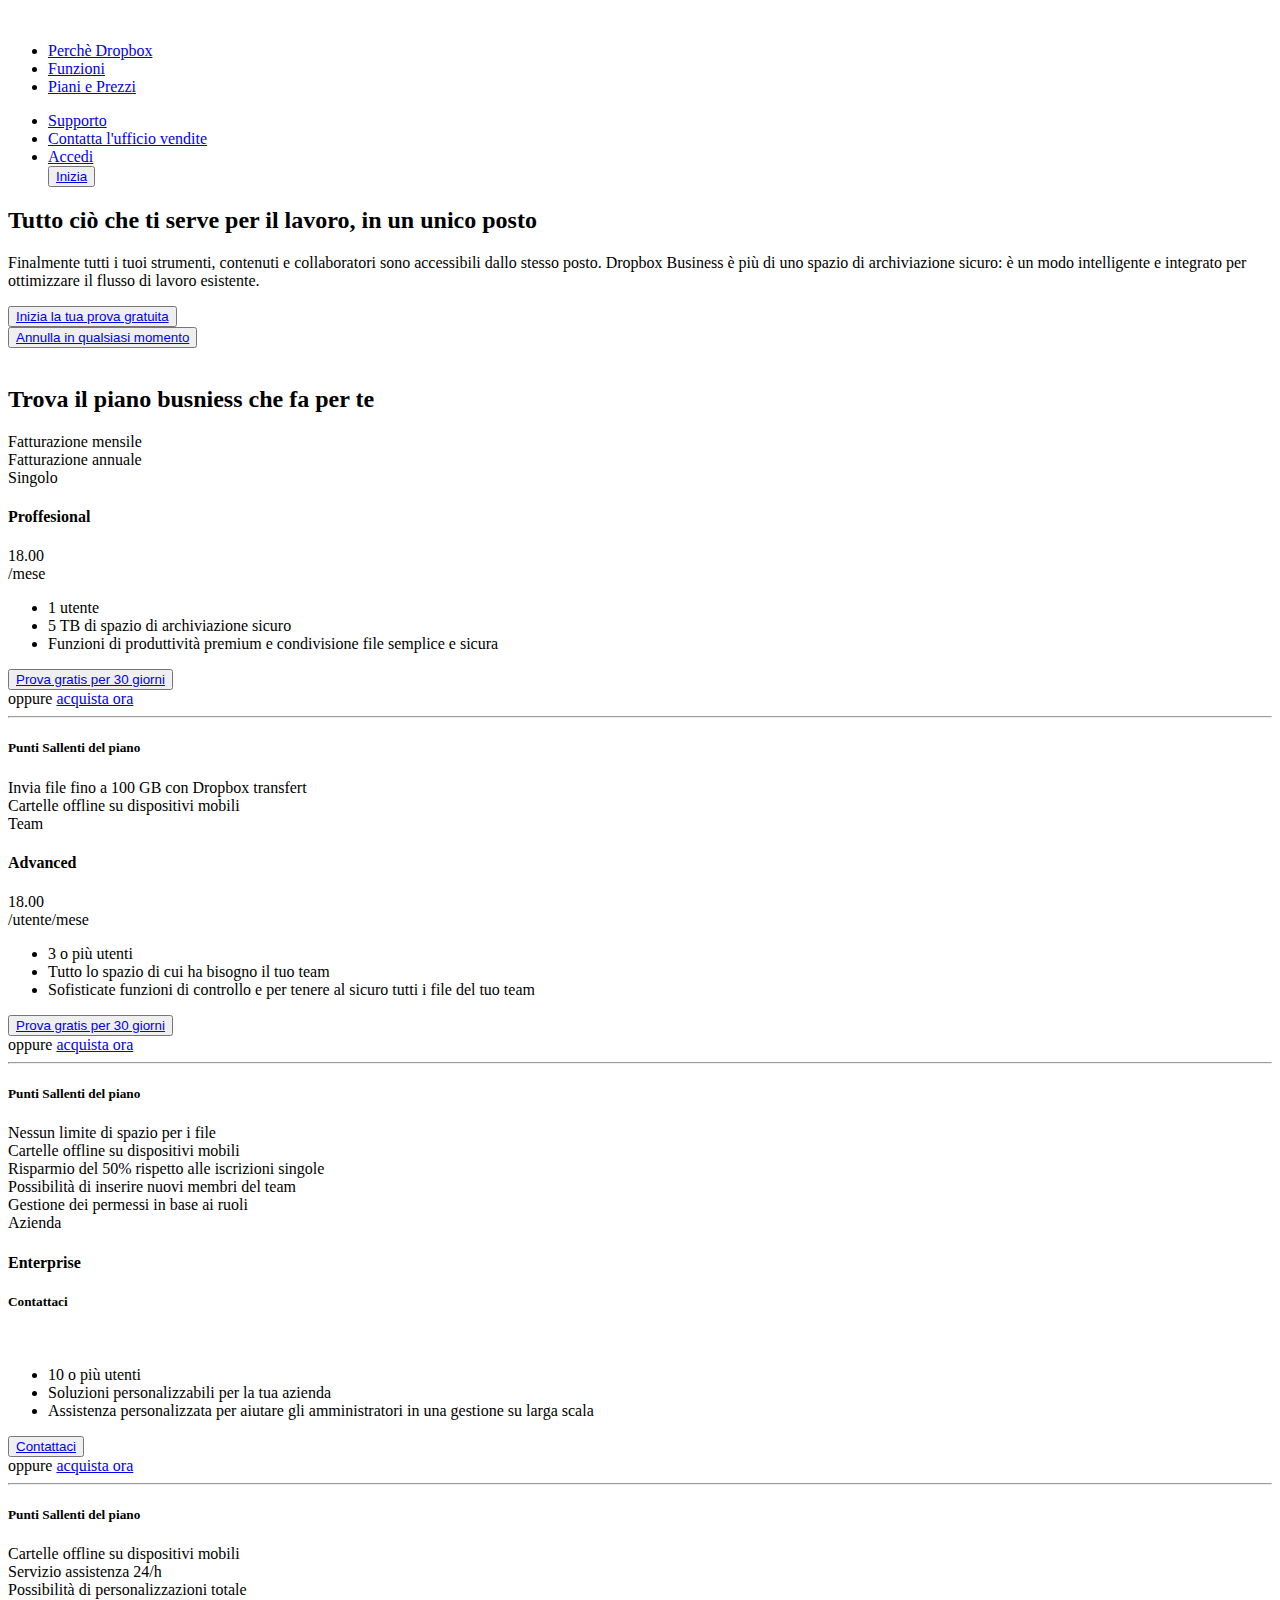
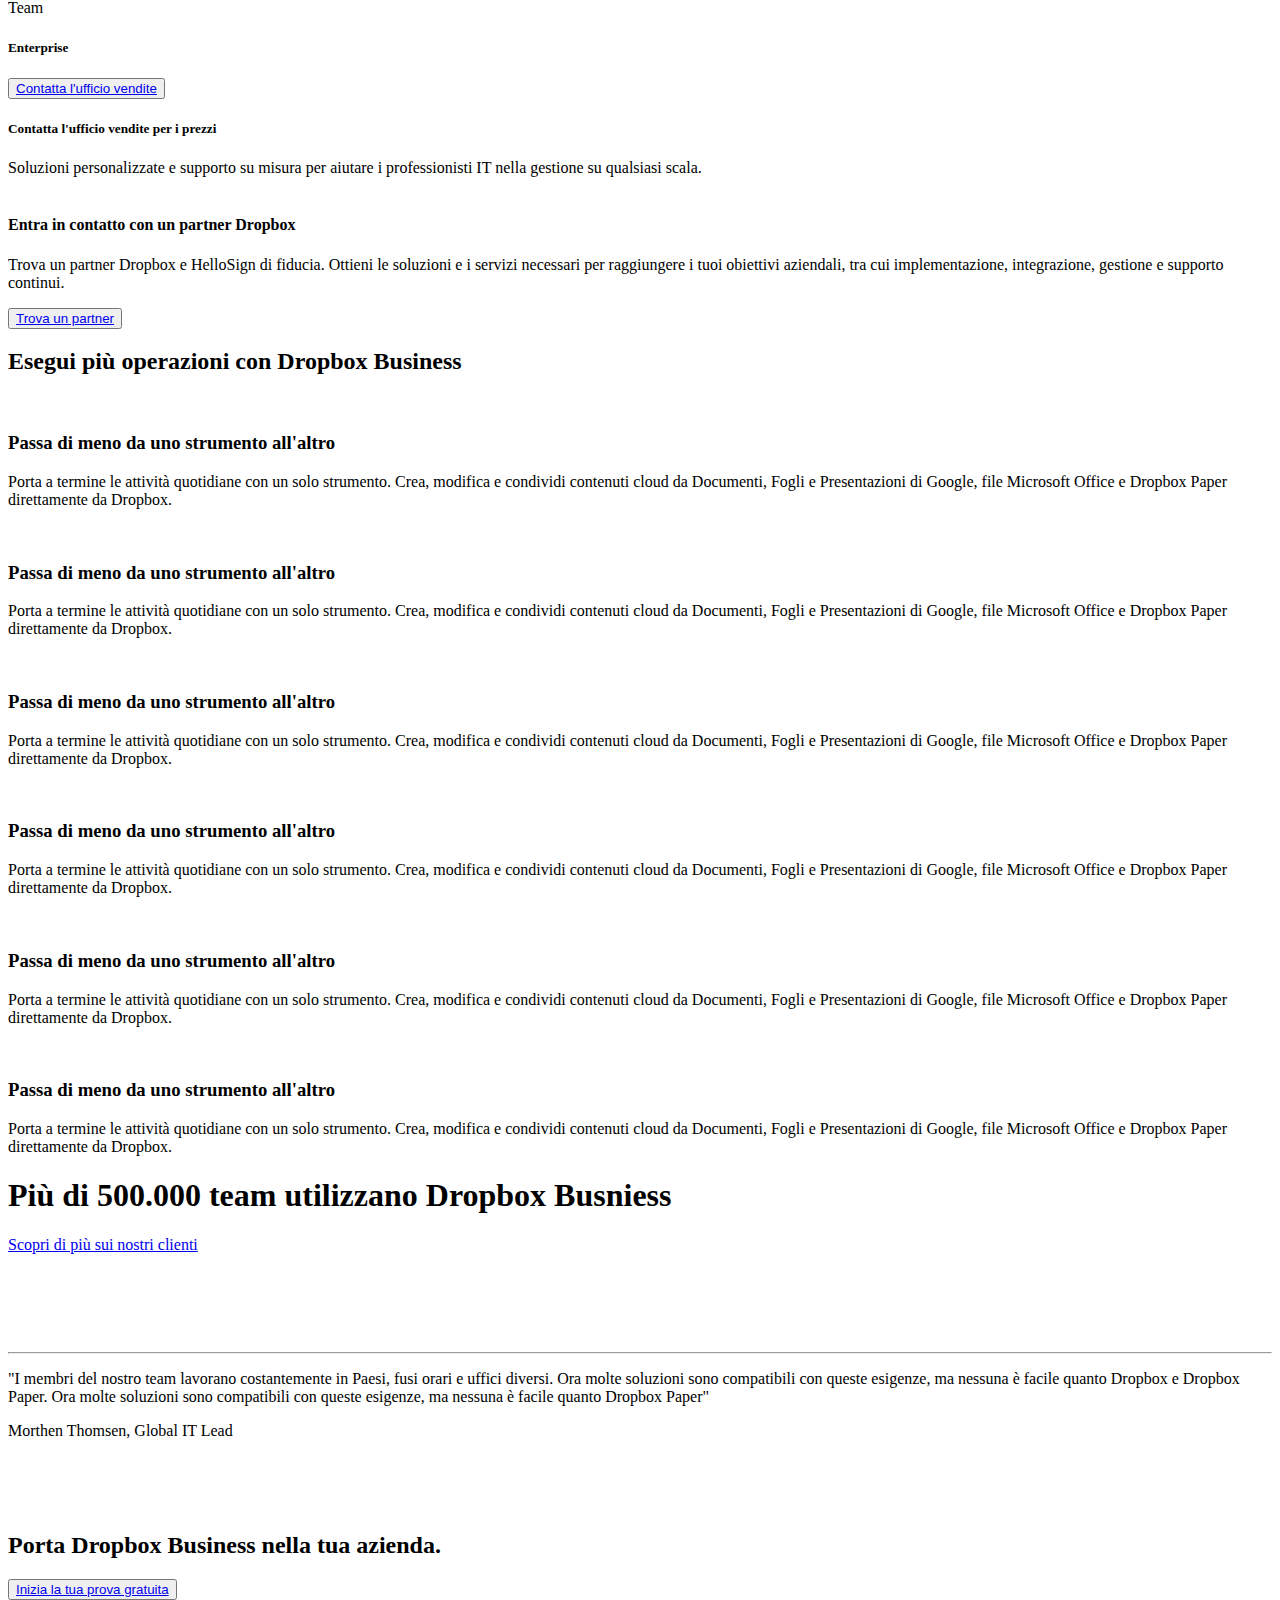
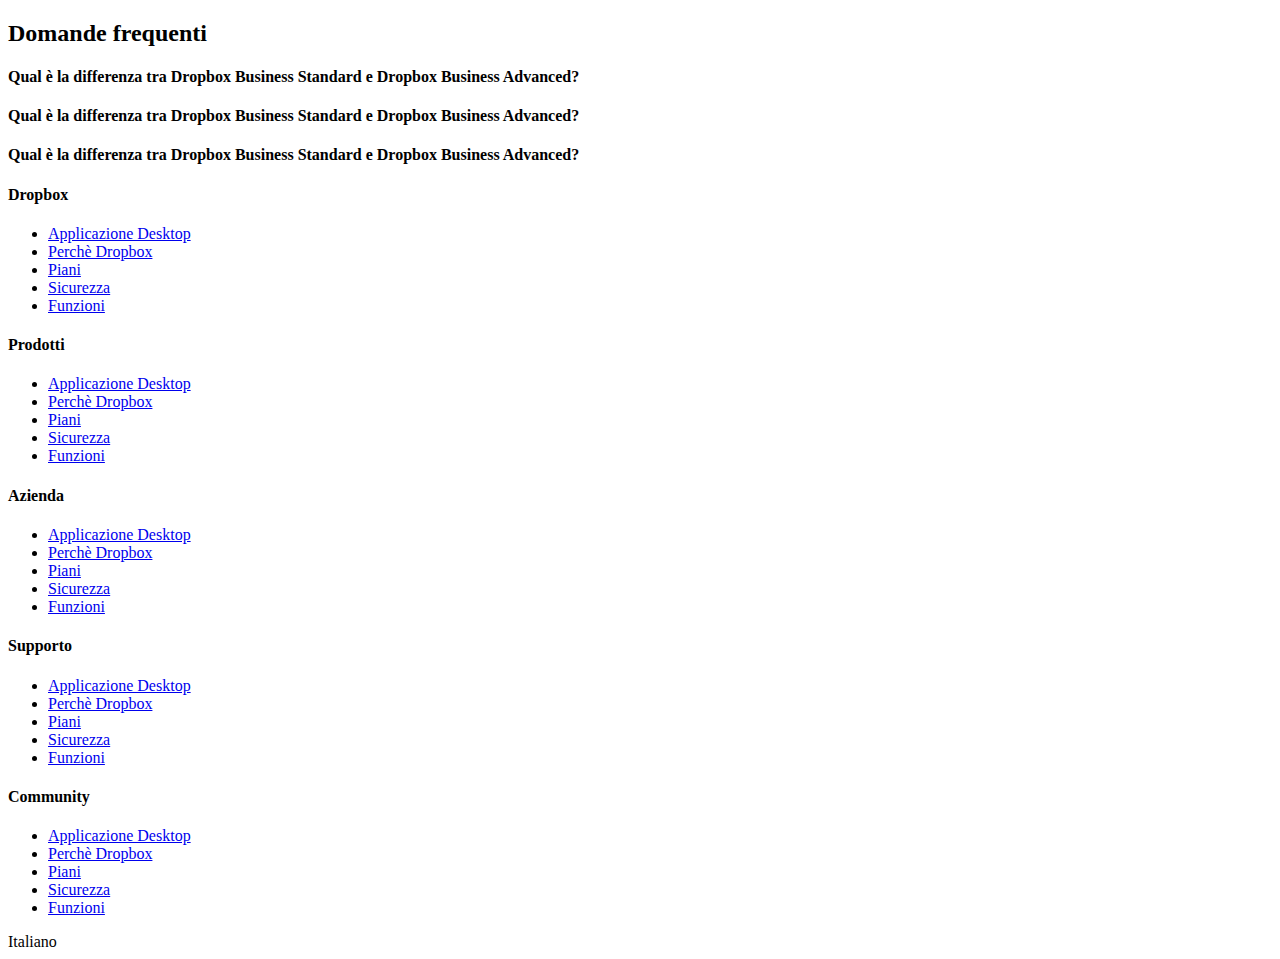
==== bonus/index.html @ a6f1c989 "add bonus" ====
<!DOCTYPE html>
<html lang="en">

<head>
    <meta charset="UTF-8">
    <meta name="viewport" content="width=device-width, initial-scale=1.0">
    <title>DropBox
    </title>
    <link rel="stylesheet" href="./assets/style.css">
    <link rel="preconnect" href="https://fonts.googleapis.com">
    <link rel="preconnect" href="https://fonts.gstatic.com" crossorigin>
    <link href="https://fonts.googleapis.com/css2?family=Open+Sans:ital,wght@0,300..800;1,300..800&display=swap"
        rel="stylesheet">

    <link rel="stylesheet" href="https://cdnjs.cloudflare.com/ajax/libs/font-awesome/6.5.1/css/all.min.css"
        integrity="sha512-DTOQO9RWCH3ppGqcWaEA1BIZOC6xxalwEsw9c2QQeAIftl+Vegovlnee1c9QX4TctnWMn13TZye+giMm8e2LwA=="
        crossorigin="anonymous" referrerpolicy="no-referrer" />
</head>

<body>
    <!-- start header -->
    <header>
        <!-- division into 2 containers -->

        <!-- container left header -->
        <div class="left">
            <img class="logo" src="./assets/img/logo-small.png" alt="">


            <ul class="custom_list_header">
                <li> <a href="#" target="_blank" class="link">Perchè Dropbox</a> </li>
                <li> <a href="#" target="_blank" class="link"> Funzioni</a></li>
                <li> <a href="#" target="_blank" class="link">Piani e Prezzi</a></li>
            </ul>
        </div>
        <!-- end of left container header -->


        <!-- container right header -->


        <div class=" right">
            <ul class="custom_list_header">
                <li> <a href="#" target="_blank" class="link"> Supporto </a></li>
                <li> <a href="#" target="_blank" class="link">Contatta l'ufficio vendite</a> </li>
                <li> <a href="#" target="_blank" class="link">Accedi</a></li>
                <button class="custom_button_header"> <a href="#">Inizia</a></button>
            </ul>


        </div>
        <!-- end of right container header -->
    </header>
    <!-- end of header -->

    <!-- start main -->
    <main>


        <section class="jumbo">
            <div class="container_jumbo">
                <div class="contents_jumbo">
                    <h2>Tutto ciò che ti serve per il lavoro, in un unico posto</h2>

                    <div class="flex_jumbo">
                        <!-- first column -->
                        <div class="col-small">
                            <p>Finalmente tutti i tuoi strumenti, contenuti e collaboratori sono accessibili dallo
                                stesso posto. Dropbox Business è più di uno spazio di archiviazione sicuro: è un modo
                                intelligente e integrato per ottimizzare il flusso di lavoro esistente.
                            </p>

                            <button class="custom_button1_jumbo"><a href="#">Inizia la tua prova gratuita</a></button>
                            <div>
                                <button class="custom_button2_jumbo"> <a href="#">Annulla in qualsiasi
                                        momento</a></button>
                            </div>

                            <div class="design_arrow">
                                <i class="fa-solid fa-arrow-down fa-2xl"></i>
                            </div>

                        </div>
                        <!-- second column  -->
                        <div class="col-big">
                            <img src="./assets/img/jumbo.png" alt="">
                        </div>


                    </div>
                </div>
            </div>
        </section>
        <!-- end first section of main /jumbo  -->

        <!-- second section of main  -->
        <section class="busniess">
            <div class="container-base container_busniess">

                <h2>Trova il piano busniess che fa per te</h2>

                <!--  <form class="custom-radio">
                    <input type="radio" id="" name="fatturazione mensile" value="fatturazione mensile">
                      <label for="fatturazione mensile">Fatturazione mensile</label>

                    <input type="radio" id="" name="fatturazione annuale" value="fatturazione annuale">
                      <label for="fatturazione annuale">Fatturazione annuale</label>

                </form>  -->

                <div class="contenitore_circle">

                    <div class="circle_blue">
                        <i class="fa-regular fa-circle"></i>
                        Fatturazione mensile
                    </div>
                    <div>
                        <i class="fa-regular fa-circle"></i>
                        Fatturazione annuale
                    </div>
                </div>
                <div class="row">

                    <div class="col-4">
                        <div class="title_card">
                            <i class="fa-solid fa-user"></i>
                            <span>Singolo</span>
                        </div>
                        <h4>Proffesional</h4>
                        <span><i class="fa-solid fa-euro-sign"></i> 18.00 </span>
                        <div>/mese</div>
                        <ul class="fa-ul">
                            <li><span class="fa-li"><i class="fa-solid fa-user "></i></span>1 utente</li>
                            <li><span class="fa-li"><i class="fa-solid fa-briefcase "></i></span> 5 TB di spazio di
                                archiviazione sicuro</li>
                            <li><span class="fa-li"><i class="fa-solid fa-share-nodes"></i></span> Funzioni di
                                produttività premium
                                e condivisione file semplice e sicura</li>
                        </ul>

                        <button class="custom_button_main"><a href="#">Prova gratis per 30 giorni</a></button>


                        <div class="link_cards">
                            oppure <a href="#">acquista ora</a>
                        </div>
                        <hr>
                        <div class="footer_card">
                            <h5>Punti Sallenti del piano</h5>
                            <div> <i class="fa-solid fa-check"></i>Invia file fino a 100 GB con Dropbox transfert</div>
                            <div> <i class="fa-solid fa-check"></i>Cartelle offline su dispositivi mobili</div>


                        </div>

                    </div>

                    <div class="col-4">
                        <div class="title_card">
                            <i class="fa-solid fa-users"></i>
                            <span>Team</span>
                        </div>
                        <h4>Advanced</h4>
                        <span><i class="fa-solid fa-euro-sign"></i> 18.00 </span>
                        <div>/utente/mese</div>
                        <ul class="fa-ul">
                            <li><span class="fa-li"><i class="fa-solid fa-user "></i></span>3 o più utenti</li>
                            <li><span class="fa-li"><i class="fa-solid fa-briefcase "></i></span> Tutto lo spazio di cui
                                ha bisogno il tuo team</li>
                            <li><span class="fa-li"><i class="fa-solid fa-share-nodes"></i></span> Sofisticate funzioni
                                di controllo e per tenere al sicuro tutti i file del tuo team
                            </li>
                        </ul>

                        <button class="custom_button_main"> <a href="#">Prova gratis per 30 giorni</a></button>


                        <div class="link_cards">
                            oppure <a href="#">acquista ora</a>
                        </div>
                        <hr>
                        <div class="footer_card">
                            <h5>Punti Sallenti del piano</h5>
                            <div> <i class="fa-solid fa-check"></i>Nessun limite di spazio per i file</div>

                            <div> <i class="fa-solid fa-check"></i> Cartelle offline su dispositivi mobili</div>
                            <div> <i class="fa-solid fa-check"></i> Risparmio del 50% rispetto alle iscrizioni singole
                            </div>
                            <div> <i class="fa-solid fa-check"></i> Possibilità di inserire nuovi membri del team</div>
                            <div> <i class="fa-solid fa-check"></i> Gestione dei permessi in base ai ruoli</div>

                        </div>

                    </div>


                    <div class="col-4">
                        <div class="title_card">
                            <i class="fa-regular fa-building"></i>
                            <span>Azienda</span>
                        </div>
                        <h4>Enterprise</h4>

                        <h5>Contattaci</h5>
                        <br>
                        <ul class="fa-ul">
                            <li><span class="fa-li"><i class="fa-solid fa-user "></i></span>10 o più utenti</li>
                            <li><span class="fa-li"><i class="fa-solid fa-briefcase "></i></span> Soluzioni
                                personalizzabili per la tua azienda</li>
                            <li><span class="fa-li"><i class="fa-solid fa-share-nodes"></i></span> Assistenza
                                personalizzata per aiutare gli amministratori in una gestione su larga scala
                        </ul>


                        <button class="custom_button_main"><a href="#">Contattaci</a> </button>

                        <div class="link_cards">
                            oppure <a href="#">acquista ora</a>
                        </div>
                        <hr>
                        <div class="footer_card">
                            <h5>Punti Sallenti del piano</h5>

                            <div> <i class="fa-solid fa-check"></i>Cartelle offline su dispositivi mobili</div>
                            <div> <i class="fa-solid fa-check"></i>Servizio assistenza 24/h</div>
                            <div> <i class="fa-solid fa-check"></i>Possibilità di personalizzazioni totale</div>
                        </div>
                    </div>
                    <!-- start col-12 -->
                    <div class="col-12">
                        <div class="team_header"><i class="fa-solid fa-building"></i> Team</div>



                        <div class="title_team">
                            <h5>Enterprise</h5>


                            <button class="custom_team_button">
                                <a href="#">Contatta l'ufficio vendite</a> </button>
                        </div>

                        <h5>
                            Contatta l'ufficio vendite per i prezzi
                        </h5>
                        <div class="text_team">

                            Soluzioni personalizzate e supporto su misura per aiutare i professionisti IT nella gestione
                            su
                            qualsiasi scala.

                        </div>
                    </div>
                </div>
            </div>

            </div>
            </div>
        </section>


        <!-- end of section cards -->

        <!-- start container partener -->
        <section class="parterner">
            <div class="container-base container_partener">
                <!-- container img -->
                <div class="img_partener">
                    <img src="./assets/img/partner.png" alt="">
                </div>
                <!-- end container img -->

                <!-- containe text -->
                <div class="partener_text">
                    <h4>
                        Entra in contatto con un partner Dropbox
                    </h4>
                    <p>Trova un partner Dropbox e HelloSign di fiducia. Ottieni le soluzioni e i servizi necessari per
                        raggiungere i tuoi obiettivi aziendali, tra cui implementazione, integrazione, gestione e
                        supporto
                        continui.</p>
                    <button> <a href="#">Trova un partner</a></button>
                </div>
                <!-- end of container text -->
            </div>
            <!-- end container partener -->
        </section>


        <!-- section busniess operations -->
        <section class="busniess_operations">
            <div class="container-base operations">

                <h2>Esegui più operazioni con Dropbox Business</h2>
                <div class="row_operations">
                    <div class="col-4_operations">
                        <img src="./assets/img/business-feature-switching-tools.png" alt="">
                        <h3>Passa di meno da uno strumento all'altro</h3>
                        <p>Porta a termine le attività quotidiane con un solo strumento. Crea, modifica e condividi
                            contenuti cloud da Documenti, Fogli e Presentazioni di Google, file Microsoft Office e
                            Dropbox Paper direttamente da Dropbox.</p>
                    </div>
                    <div class="col-4_operations">
                        <img src="./assets/img/business-feature-send-files-it.png" alt="">
                        <h3>Passa di meno da uno strumento all'altro</h3>
                        <p>Porta a termine le attività quotidiane con un solo strumento. Crea, modifica e condividi
                            contenuti cloud da Documenti, Fogli e Presentazioni di Google, file Microsoft Office e
                            Dropbox Paper direttamente da Dropbox.</p>
                    </div>
                    <div class="col-4_operations">
                        <img src="./assets/img/business-feature-coordinate-it.png" alt="">
                        <h3>Passa di meno da uno strumento all'altro</h3>
                        <p>Porta a termine le attività quotidiane con un solo strumento. Crea, modifica e condividi
                            contenuti cloud da Documenti, Fogli e Presentazioni di Google, file Microsoft Office e
                            Dropbox Paper direttamente da Dropbox.</p>
                    </div>
                </div>
                <div class="row_operations">
                    <div class="col-4_operations">
                        <img src="./assets/img/business-feature-integrations-it.png" alt="">
                        <h3>Passa di meno da uno strumento all'altro</h3>
                        <p>Porta a termine le attività quotidiane con un solo strumento. Crea, modifica e condividi
                            contenuti cloud da Documenti, Fogli e Presentazioni di Google, file Microsoft Office e
                            Dropbox Paper direttamente da Dropbox.</p>
                    </div>
                    <div class="col-4_operations">
                        <img src="./assets/img/business-feature-multi-device.png" alt="">
                        <h3>Passa di meno da uno strumento all'altro</h3>
                        <p>Porta a termine le attività quotidiane con un solo strumento. Crea, modifica e condividi
                            contenuti cloud da Documenti, Fogli e Presentazioni di Google, file Microsoft Office e
                            Dropbox Paper direttamente da Dropbox.</p>
                    </div>
                    <div class="col-4_operations">
                        <img src="./assets/img/business-feature-security.png" alt="">
                        <h3>Passa di meno da uno strumento all'altro</h3>
                        <p>Porta a termine le attività quotidiane con un solo strumento. Crea, modifica e condividi
                            contenuti cloud da Documenti, Fogli e Presentazioni di Google, file Microsoft Office e
                            Dropbox Paper direttamente da Dropbox.</p>
                    </div>
                </div>
            </div>

        </section>
        <!-- end of section operations -->

        <!-- add section with link client -->
        <section class="link_clients">
            <div class="container-base container_link_clients">
                <h1>
                    Più di 500.000 team utilizzano Dropbox Busniess
                </h1>
                <a href="#"> Scopri di più sui nostri clienti</a>
            </div>
        </section>
        <!-- add logo members -->
        <div class=" logo_members">
            <!-- left logos -->
            <div class="square left_logos">

                <div class="design_logos photo3">
                    <img src="./assets/img/university_of_florida.svg" alt="">

                </div>

                <div class="design_logos photo1">
                    <img src="./assets/img/designit.svg" alt="">
                </div>

                <div class="design_logos photo4">
                    <img src="./assets/img/topps.svg" alt="">

                </div>
                <div class="design_logos photo2">
                    <img src="./assets/img/arizona_state_university.svg" alt="">
                </div>

            </div>
            <!-- end of left logos -->

            <!-- start center logo -->
            <div class="center_logos">

                <img src="./assets/img/designit.svg" alt="">
                <hr>
                <p>
                    "I membri del nostro team lavorano costantemente in Paesi, fusi orari e uffici diversi. Ora molte
                    soluzioni sono compatibili con queste esigenze, ma nessuna è facile quanto Dropbox e Dropbox Paper.
                    Ora molte soluzioni sono compatibili con queste esigenze, ma nessuna è facile quanto Dropbox Paper"
                </p>
                <span>Morthen Thomsen, Global IT Lead</span>

            </div>
            <!-- end center logo -->


            <!-- start right logo  -->
            <div class="square right_logos">

                <div class="design_logos photo5">
                    <img src="./assets/img/lonely_planet.svg" alt="">

                </div>

                <div class="design_logos photo6">
                    <img src="./assets/img/world_bicycle_relief.svg" alt="">
                </div>
                <div class="design_logos photo7">
                    <img src="./assets/img/clear_channel.svg" alt="">

                </div>

                <div class="design_logos photo8">
                    <img src="./assets/img/hearst_corp.svg" alt="">


                </div>
            </div>
        </div>
        <!-- end of right logo -->
        </div>
        <!-- end of logo clients -->

        <!-- section of  free trial -->
        <section class="free_trial">
            <div class="container-base container_free_trial ">
                <div class="col_free_trial">
                    <h2>
                        Porta Dropbox Business
                        nella tua azienda.
                    </h2>
                </div>
                <div class="button_free_trial">
                    <button> <a href="#">Inizia la tua prova gratuita</a></button>
                </div>
            </div>
        </section>
        <!-- end of free trial section -->
        <!-- start faq questions -->
        <section class="faq">
            <div class="container-base">
                <div class="container_faq">
                    <h2>Domande frequenti</h2>
                    <!--  start question 1 -->
                    <div class="questions">
                        <h4>
                            Qual è la differenza tra Dropbox Business Standard e Dropbox Business Advanced?
                        </h4>
                        <i class="fa-solid fa-chevron-down"></i>
                    </div>
                    <!-- end question 1 -->


                    <!-- start question 2 -->
                    <div class="questions">
                        <h4>
                            Qual è la differenza tra Dropbox Business Standard e Dropbox Business Advanced?
                        </h4>
                        <i class="fa-solid fa-chevron-down"></i>
                    </div>
                    <!-- end question 2 -->
                    <!--start  question 3 -->
                    <div class="questions change_h4">
                        <h4>
                            Qual è la differenza tra Dropbox Business Standard e Dropbox Business Advanced?
                        </h4>
                        <i class="fa-solid fa-chevron-down"></i>
                    </div>
                    <!-- end question 3 -->
                </div>
            </div>
        </section>
        <!-- end of section faq -->
    </main>

    <!-- end main -->

    <!-- start footer -->
    <footer>

        <footer class="site_footer">
            <div class="container-base">
                <!-- footer top -->
                <div class="footer_top">
                    <!-- info1 -->
                    <div class="col_footer">
                        <h4>Dropbox</h4>
                        <ul>
                            <li>
                                <a href="#" target="_blank" class="link">
                                    Applicazione Desktop
                                </a>
                            </li>

                            <li>
                                <a href="#" target="_blank" class="link">
                                    Perchè Dropbox
                                </a>
                            </li>

                            <li>
                                <a href="#" target="_blank" class="link">
                                    Piani
                                </a>
                            </li>

                            <li>
                                <a href="#" target="_blank" class="link">
                                    Sicurezza
                                </a>
                            </li>

                            <li>
                                <a href="#" target="_blank" class="link">
                                    Funzioni
                                </a>
                            </li>
                        </ul>
                    </div>

                    <!-- info2 -->
                    <div class="col_footer">
                        <h4>Prodotti</h4>
                        <ul>
                            <li>
                                <a href="#" target="_blank" class="link">
                                    Applicazione Desktop
                                </a>
                            </li>

                            <li>
                                <a href="#" target="_blank" class="link">
                                    Perchè Dropbox
                                </a>
                            </li>

                            <li>
                                <a href="#" target="_blank" class="link">
                                    Piani
                                </a>
                            </li>

                            <li>
                                <a href="#" target="_blank" class="link">
                                    Sicurezza
                                </a>
                            </li>

                            <li>
                                <a href="#" target="_blank" class="link">
                                    Funzioni
                                </a>
                            </li>
                        </ul>
                    </div>

                    <!-- info3 -->
                    <div class="col_footer">
                        <h4>Azienda</h4>
                        <ul>
                            <li>
                                <a href="#" target="_blank" class="link">
                                    Applicazione Desktop
                                </a>
                            </li>

                            <li>
                                <a href="#" target="_blank" class="link">
                                    Perchè Dropbox
                                </a>
                            </li>

                            <li>
                                <a href="#" target="_blank" class="link">
                                    Piani
                                </a>
                            </li>

                            <li>
                                <a href="#" target="_blank" class="link">
                                    Sicurezza
                                </a>
                            </li>

                            <li>
                                <a href="#" target="_blank" class="link">
                                    Funzioni
                                </a>
                            </li>
                        </ul>
                    </div>

                    <!-- Info4 -->
                    <div class="col_footer">
                        <h4>Supporto</h4>
                        <ul>
                            <li>
                                <a href="#" target="_blank" class="link">
                                    Applicazione Desktop
                                </a>
                            </li>

                            <li>
                                <a href="#" target="_blank" class="link">
                                    Perchè Dropbox
                                </a>
                            </li>

                            <li>
                                <a href="#" target="_blank" class="link">
                                    Piani
                                </a>
                            </li>

                            <li>
                                <a href="#" target="_blank" class="link">
                                    Sicurezza
                                </a>
                            </li>

                            <li>
                                <a href="#" target="_blank" class="link">
                                    Funzioni
                                </a>
                            </li>
                        </ul>
                    </div>

                    <!-- Info5 -->
                    <div class="col_footer">
                        <h4>Community</h4>
                        <ul>
                            <li>
                                <a href="#" target="_blank" class="link">
                                    Applicazione Desktop
                                </a>
                            </li>

                            <li>
                                <a href="#" target="_blank" class="link">
                                    Perchè Dropbox
                                </a>
                            </li>

                            <li>
                                <a href="#" target="_blank" class="link">
                                    Piani
                                </a>
                            </li>

                            <li>
                                <a href="#" target="_blank" class="link">
                                    Sicurezza
                                </a>
                            </li>

                            <li>
                                <a href="#" target="_blank" class="link">
                                    Funzioni
                                </a>
                            </li>
                        </ul>
                    </div>

                </div>

                <div class="footer_bottom">
                    <div class="language ">
                        <i class="fa-solid fa-earth-americas"></i>
                        <span>Italiano</span>
                        <i class="fa-solid fa-caret-up"></i>
                    </div>
                </div>
            </div>
        </footer>


    </footer>
</body>

</html>
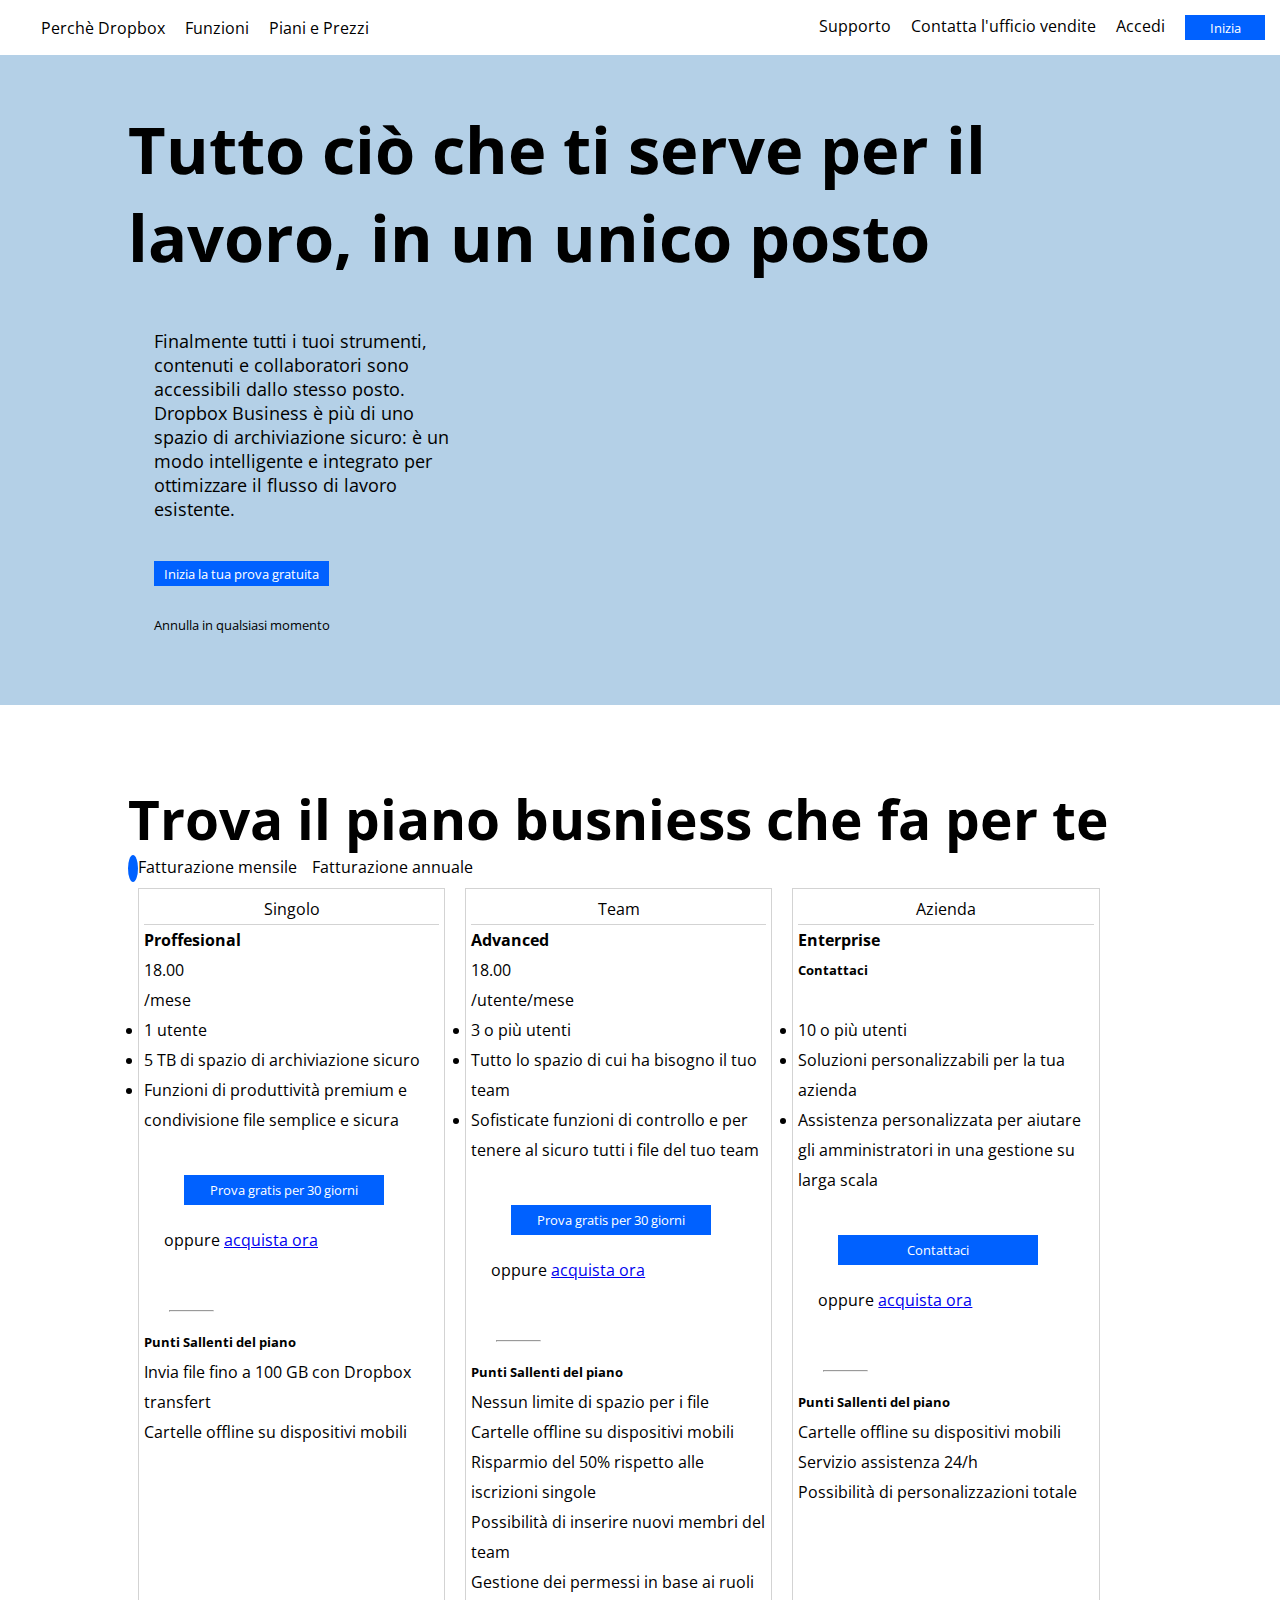
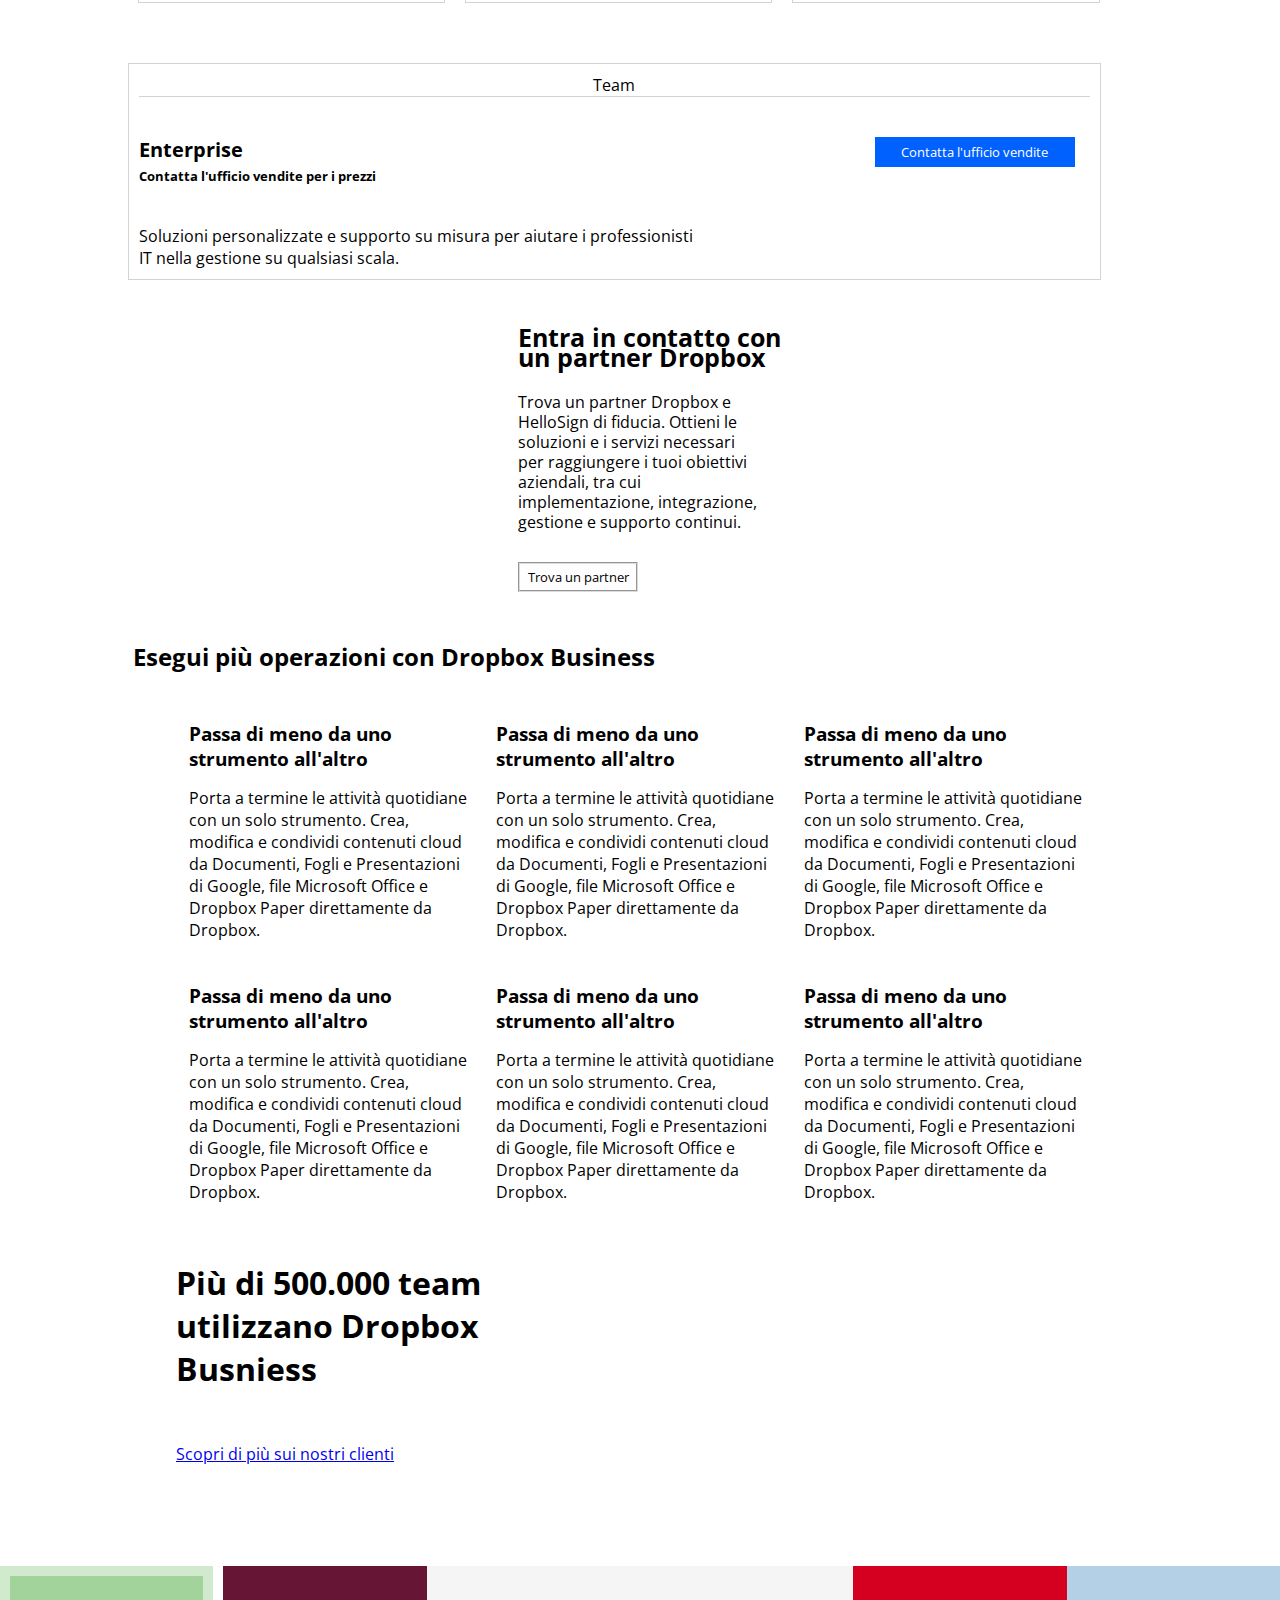
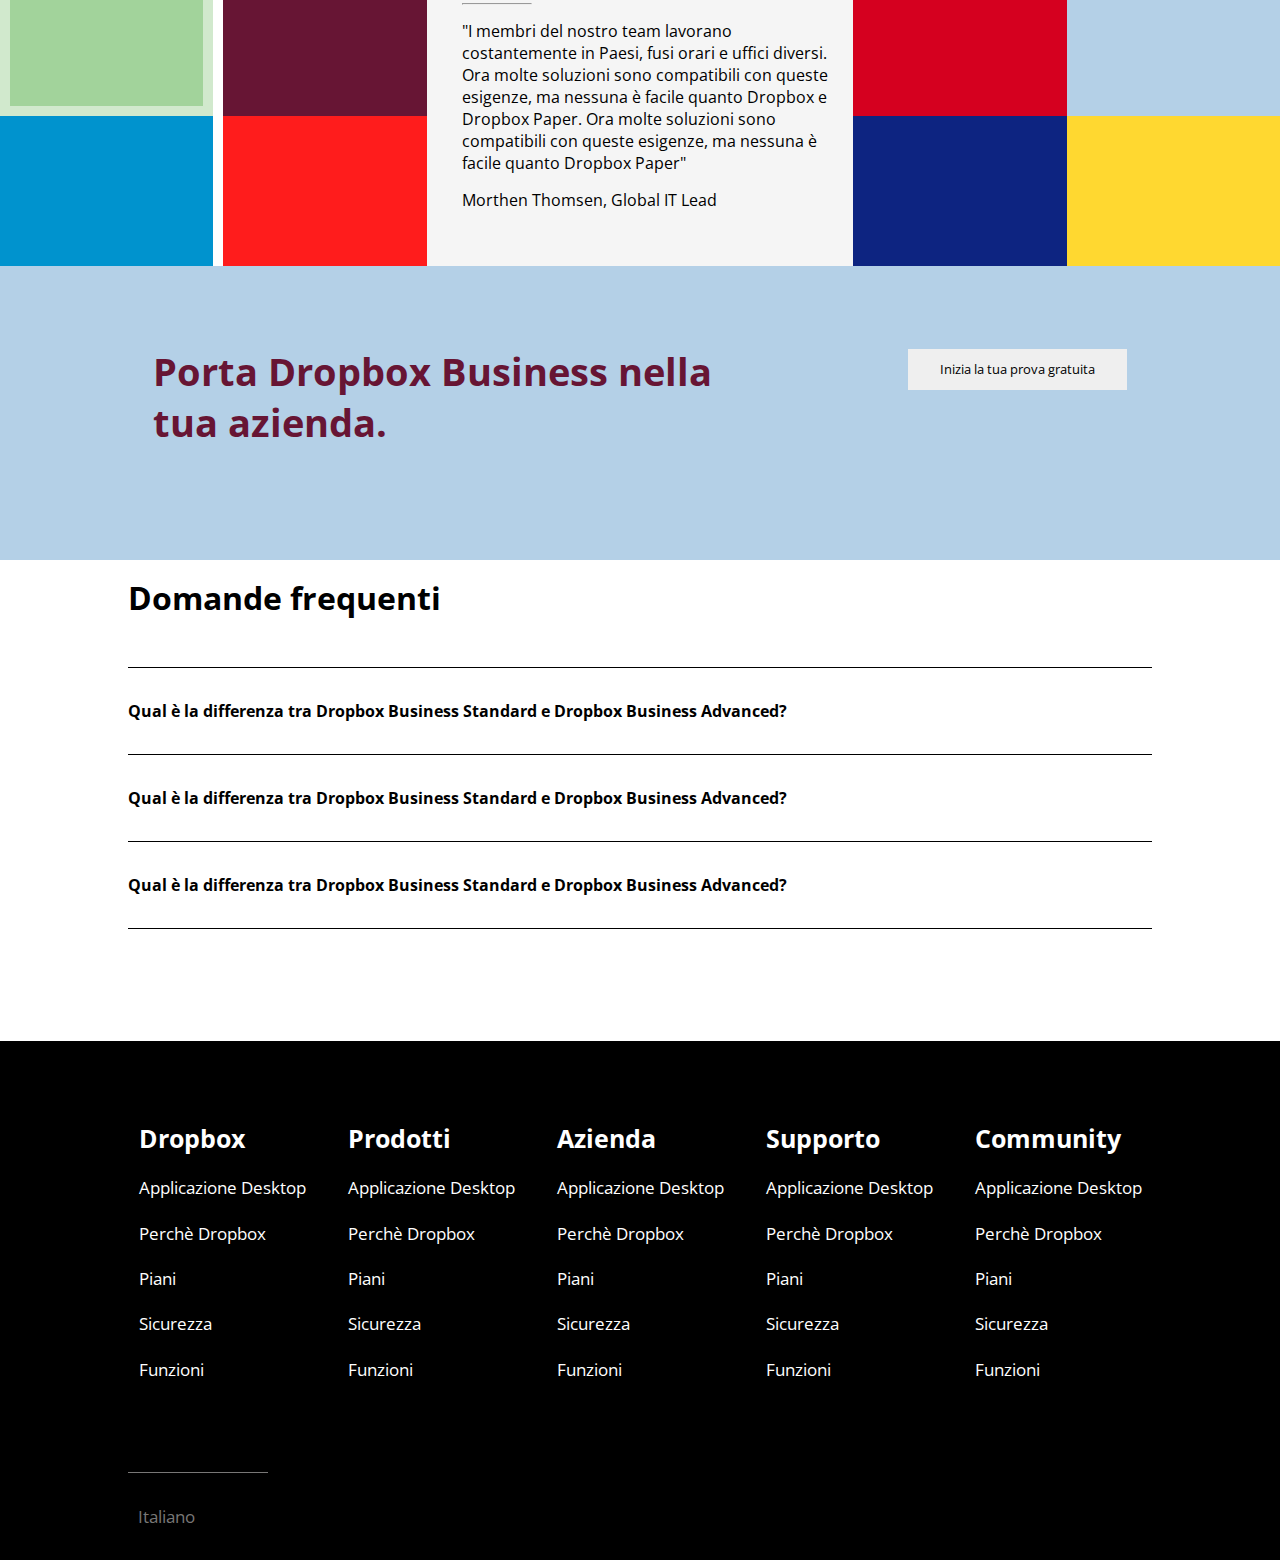
==== commit f963abf1: "edit index bonus" ====
--- a/bonus/index.html
+++ b/bonus/index.html
@@ -11,7 +11,7 @@
     <link rel="preconnect" href="https://fonts.gstatic.com" crossorigin>
     <link href="https://fonts.googleapis.com/css2?family=Open+Sans:ital,wght@0,300..800;1,300..800&display=swap"
         rel="stylesheet">
-
+<link rel="stylesheet" href="../bonus/style.css">
     <link rel="stylesheet" href="https://cdnjs.cloudflare.com/ajax/libs/font-awesome/6.5.1/css/all.min.css"
         integrity="sha512-DTOQO9RWCH3ppGqcWaEA1BIZOC6xxalwEsw9c2QQeAIftl+Vegovlnee1c9QX4TctnWMn13TZye+giMm8e2LwA=="
         crossorigin="anonymous" referrerpolicy="no-referrer" />
--- a/bonus/style.css
+++ b/bonus/style.css
@@ -0,0 +1,635 @@
+* {
+    margin: 0;
+    padding: 0;
+    box-sizing: border-box;
+    font-family: Open Sans;
+}
+
+/* Utility */
+:root {
+    --drobbox-logos-center: rgba(245, 245, 245, 1);
+    --drobbox-yellow-photo: rgba(255, 216, 48, 1);
+    --dropbox--red_dark-photo: rgba(213, 0, 31, 1);
+    --dropbox--blue_dark-photo: rgba(13, 36, 129, 1);
+    --dropbox--red-photo: rgba(255, 28, 28, 1);
+    --dropbox--secondary: rgba(0, 97, 255, 1);
+    --dropbox--primary: rgba(180, 208, 231, 1);
+    --dropbox--light: rgba(255, 255, 255, 1);
+    --dropbox--dark: rgba(0, 0, 0, 1);
+    --dropbox--green--border: rgba(209, 233, 205, 1);
+    --dropbox--green--photo: rgba(162, 211, 155, 1);
+    --dropbox--title: rgba(103, 21, 52, 1);
+    --dropbox--blue-photo: rgba(0, 147, 206, 1);
+}
+
+
+/* style of header */
+header {
+    background-color: var(--dropbox--light);
+    padding: 5px;
+    display: flex;
+    justify-content: space-between;
+    align-items: center;
+}
+
+/* style container left */
+.left {
+    display: flex;
+}
+
+/* style of list item in the header */
+.custom_list_header {
+    list-style: none;
+    gap: 20px;
+    display: flex;
+    padding: 10px;
+
+}
+
+.custom_list_header a {
+    text-decoration: none;
+    color: black;
+}
+
+/* style logo  */
+.logo {
+    padding: 5px;
+    margin-right: 1rem;
+
+
+}
+
+/* style button of header */
+.custom_button_header {
+    border: none;
+    width: 5rem;
+    color: var(--dropbox--light);
+    background: var(--dropbox--secondary);
+    text-align: center;
+    height: 25px;
+}
+
+.custom_button_header a {
+    text-decoration: none;
+    color: var(--dropbox--light);
+}
+
+.container-base {
+    width: 80%;
+    margin: 0 auto;
+    max-width: 1024px;
+}
+
+/* start style of first section main jumbo */
+.jumbo {
+    width: 100%;
+}
+
+.container_jumbo {
+    width: 100%;
+    height: 650px;
+    background-color: var(--dropbox--primary);
+}
+
+.contents_jumbo {
+    padding-top: 50px;
+    width: 90%;
+    max-width: 1024px;
+    margin: 0 auto;
+}
+
+/* style of contents */
+.contents_jumbo h2 {
+
+    font-size: 65px;
+    padding-bottom: 3rem;
+
+}
+
+/* container flex style */
+.flex_jumbo {
+    display: flex;
+    justify-content: center;
+}
+
+/* style of columns */
+.col-small {
+    width: 30%;
+
+}
+
+.col-small p {
+    font-size: 18px;
+}
+
+.col-big {
+    width: 65%;
+}
+
+.col-big img {
+    max-width: 100%;
+    margin-bottom: -24rem;
+}
+
+/* style button in first section of main */
+.custom_button1_jumbo {
+    border: none;
+    background-color: var(--dropbox--secondary);
+    height: 25px;
+    width: 175px;
+    margin-top: 40px;
+}
+
+.custom_button1_jumbo a {
+    text-decoration: none;
+    color: var(--dropbox--light);
+}
+
+.custom_button2_jumbo {
+    border: none;
+    margin-top: 30px;
+    background-color: var(--dropbox--primary);
+}
+
+.custom_button2_jumbo a {
+    text-decoration: none;
+    color: var(--dropbox--dark);
+}
+
+.design_arrow {
+    margin-top: 20px;
+    margin-left: 15px;
+    font-size: 15px;
+}
+
+
+/* style of second section of maine */
+
+
+.busniess {
+    margin-top: 1rem;
+
+}
+
+/* container second of main */
+.container_busniess {
+    display: flex;
+    flex-direction: column;
+}
+
+
+.row {
+    display: flex;
+    flex-wrap: wrap;
+}
+
+.col-4 {
+    margin-top: 30px;
+    /*  width: calc((100% / 12) * 4); */
+    border: 1px groove lightgrey;
+    padding: 5px;
+    line-height: 30px;
+    width: 30%;
+    margin: 10px;
+}
+
+
+.col-12 {
+    margin-top: 50px;
+    width: 95%;
+    border: 1px groove lightgrey;
+    padding: 10px;
+
+}
+
+
+
+
+/* style of cards */
+
+
+.busniess h2 {
+    font-size: 55px;
+    margin-top: 60px;
+
+}
+
+.contenitore_circle {
+    display: flex;
+    align-items: center;
+
+}
+
+.contenitore_circle i {
+    color: lightgray;
+}
+
+.circle_blue {
+    margin-right: 15px;
+}
+
+.circle_blue i {
+    border: 5px solid var(--dropbox--secondary);
+    border-radius: 50%;
+    font-size: 12px;
+}
+
+
+
+/* style of columns */
+
+
+
+/* stile of check */
+.fa-check {
+    color: var(--dropbox--secondary);
+    font-weight: 10px;
+}
+
+.title_card {
+    border-bottom: 1px groove lightgrey;
+    text-align: center;
+}
+
+.custom_button_main {
+    border: none;
+    background-color: var(--dropbox--secondary);
+    color: white;
+    height: 30px;
+    width: 200px;
+    margin-top: 40px;
+    margin-left: 40px;
+
+}
+
+/* style of las section of cards */
+
+
+.team_header {
+    border-bottom: 1px groove lightgrey;
+    text-align: center;
+
+}
+
+.col-4 hr {
+    width: 45px;
+    margin: 35px 15px 15px 25px;
+}
+
+.link_cards {
+    /* margin: 35px 15px 15px 25px; */
+    padding: 20px;
+}
+
+.title_team {
+    display: flex;
+    align-items: baseline;
+    justify-content: space-between;
+}
+
+.title_team h5 {
+    font-size: 20px;
+}
+
+.custom_team_button {
+    border: none;
+    background-color: var(--dropbox--secondary);
+    color: white;
+    height: 30px;
+    width: 200px;
+    margin-top: 40px;
+    margin-right: 15px;
+}
+
+.custom_team_button a,
+.custom_button_main a {
+    text-decoration: none;
+    color: white;
+}
+
+
+.text_team {
+    width: 60%;
+    margin-top: 40px;
+}
+
+
+/* style of container partener */
+.container_partener {
+    display: flex;
+    justify-content: center;
+}
+
+/* style of container img */
+
+
+.container_partener img {
+    max-width: 90%;
+    margin-top: 3rem;
+    margin-bottom: 1rem;
+
+}
+
+
+/* style of container text */
+.partener_text {
+    width: 30%;
+    padding: 2rem;
+    line-height: 20px;
+}
+
+.partener_text h4 {
+    width: 270px;
+    font-size: 25px;
+    margin-bottom: 25px;
+    margin-top: 15px;
+}
+
+.partener_text button {
+    margin-top: 30px;
+    border: 2px groove rgba(211, 211, 211, 0.81);
+    background-color: #fffefe;
+    height: 30px;
+    width: 120px;
+}
+
+.partener_text a {
+    text-decoration: none;
+    color: var(--dropbox--dark);
+}
+
+/* style of  section busniess_operations  */
+
+
+.operations {
+    text-align: left;
+}
+
+.operations h2 {
+
+    margin: 1rem 5px;
+}
+
+
+.col-4_operations {
+    width: 30%;
+    padding: 10px;
+
+}
+
+.col-4_operations h3 {
+    margin-bottom: 1rem;
+}
+
+.busniess_operations img {
+    max-width: 100%;
+}
+
+.row_operations {
+    display: flex;
+    flex-wrap: wrap;
+    justify-content: center;
+}
+
+/* end of operations busniess */
+
+/* style of link clients */
+
+.container_link_clients {
+    padding: 3rem;
+
+}
+
+.container_link_clients h1 {
+    width: 45%;
+}
+
+.container_link_clients a {
+    line-height: 8rem;
+}
+
+
+/* end of link clients */
+
+
+/* start logo members */
+.logo_members {
+    display: flex;
+    justify-content: center;
+    height: 300px;
+}
+
+.left_logos img {
+    max-width: 50%;
+
+
+}
+
+.center_logos {
+    width: 50%;
+    background-color: var(--drobbox-logos-center);
+}
+
+
+.center_logos img {
+    max-width: 30%;
+    margin-left: 2rem;
+    margin-top: 10px;
+
+}
+
+hr {
+    width: 70px;
+    margin: 15px 15px 15px 35px;
+}
+
+.center_logos p,
+.center_logos span {
+    margin: 15px 15px 15px 35px;
+}
+
+
+.right_logos img {
+    max-width: 49%;
+}
+
+.square {
+    aspect-ratio: 1;
+    width: 50%;
+    display: flex;
+    flex-direction: column-reverse;
+    flex-wrap: wrap;
+}
+
+
+
+.design_logos {
+    height: 150px;
+    max-width: 50%;
+    display: flex;
+    justify-content: center;
+
+}
+
+.design_logos img {
+    filter: invert(1);
+}
+
+/* design of logo svg */
+.photo1 {
+    border: 10px solid var(--dropbox--green--border);
+    background-color: var(--dropbox--green--photo);
+}
+
+.photo2 {
+    background-color: var(--dropbox--title);
+}
+
+.photo3 {
+    background-color: var(--dropbox--blue-photo);
+    flex-direction: column;
+    align-items: center;
+}
+
+.photo4 {
+    background-color: var(--dropbox--red-photo);
+}
+
+.photo5 {
+    background-color: var(--dropbox--blue_dark-photo);
+}
+
+.photo6 {
+    background-color: var(--dropbox--red_dark-photo);
+}
+
+.photo7 {
+    background-color: var(--drobbox-yellow-photo);
+}
+
+.photo8 {
+    background-color: var(--dropbox--primary);
+}
+
+/* end photo logo svg design */
+.free_trial {
+    background-color: var(--dropbox--primary);
+}
+
+
+.container_free_trial {
+    display: flex;
+    justify-content: center;
+    padding-top: 1rem;
+}
+
+
+
+.button_free_trial button {
+    margin-top: 4.2rem;
+    padding: 0.7rem 2rem;
+    color: var(--drop-secondary);
+    border: none;
+}
+
+.button_free_trial a {
+    text-decoration: none;
+    color: var(--drop-secondary);
+}
+
+.col_free_trial {
+    width: 55%;
+    margin-right: 12rem;
+    font-size: 25px;
+}
+
+.col_free_trial h2 {
+    color: var(--dropbox--title);
+    padding: 4rem 0 7rem;
+}
+
+
+/* style of faq container  */
+
+.container_faq h2 {
+    padding-bottom: 3rem;
+    padding-top: 1rem;
+    font-size: 2rem;
+}
+
+.container_faq i {
+    margin-right: 2rem;
+}
+
+.container_faq {
+    padding-bottom: 7rem;
+}
+
+/* style of container questions */
+.questions {
+    font-size: 1rem;
+    justify-content: space-between;
+    align-items: center;
+    padding: 2rem 0;
+    border-top: 1px groove var(--dropbox--dark);
+    display: flex;
+}
+
+
+.change_h4 {
+    border-bottom: 1px groove var(--dropbox--dark);
+}
+
+/* style of footer */
+.site_footer {
+    background-color: var(--dropbox--dark);
+    font-size: 17px;
+}
+
+.site_footer h4 {
+    color: var(--dropbox--light);
+    font-size: 25px;
+    margin-bottom: 10px;
+
+}
+
+
+.site_footer li {
+    padding: 0.7rem 0;
+}
+
+.site_footer a {
+    color: var(--dropbox--light);
+    text-decoration: none;
+}
+
+
+.footer_top {
+    width: 100%;
+    flex-direction: row;
+    justify-content: center;
+    align-items: center;
+    gap: 42px;
+    padding: 5rem 0;
+    display: flex;
+}
+
+/* style of bottom footer */
+
+.footer_bottom {
+    padding: 2rem 0;
+    border-top: 1px solid rgb(120 119 118);
+    width: 140px;
+}
+
+.language {
+    color: rgb(120 119 118);
+
+}
+
+.language span {
+    margin-left: 10px;
+    margin-right: 5px;
+}
+
+/* end style  footer */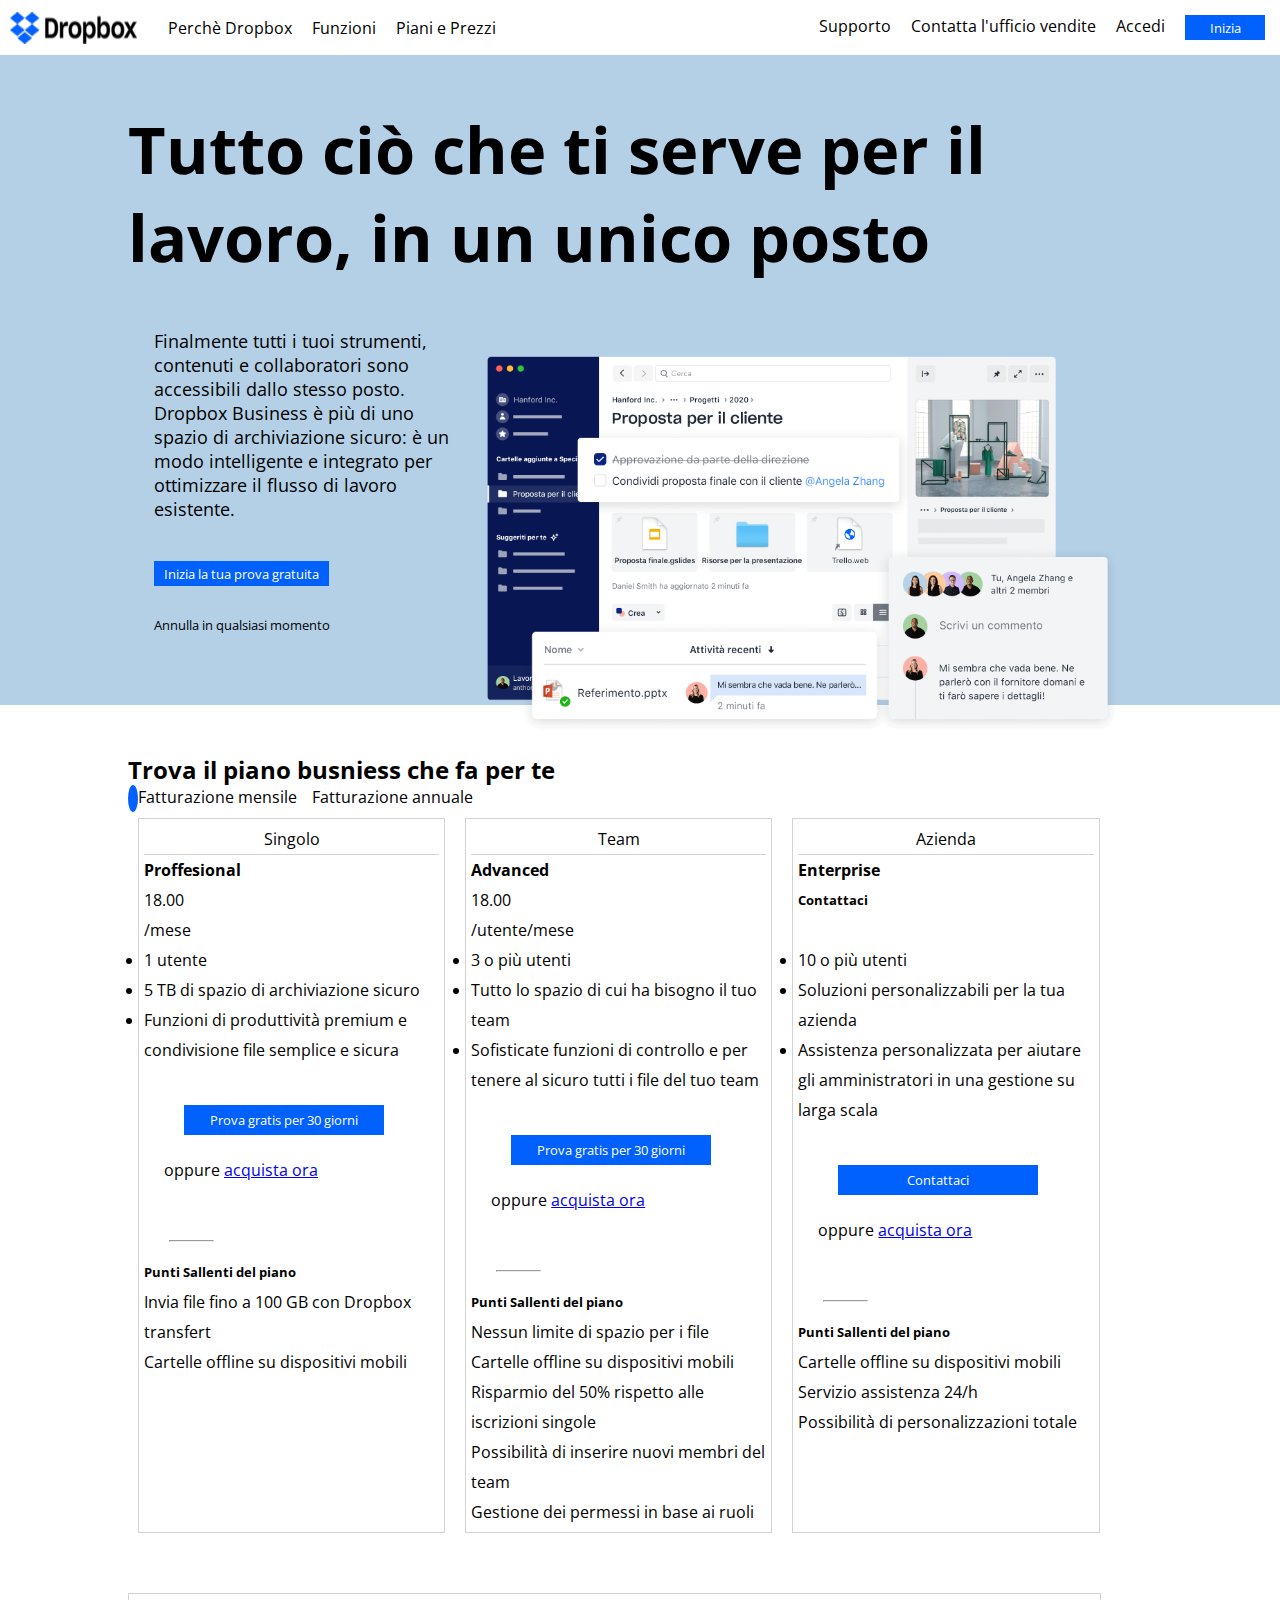
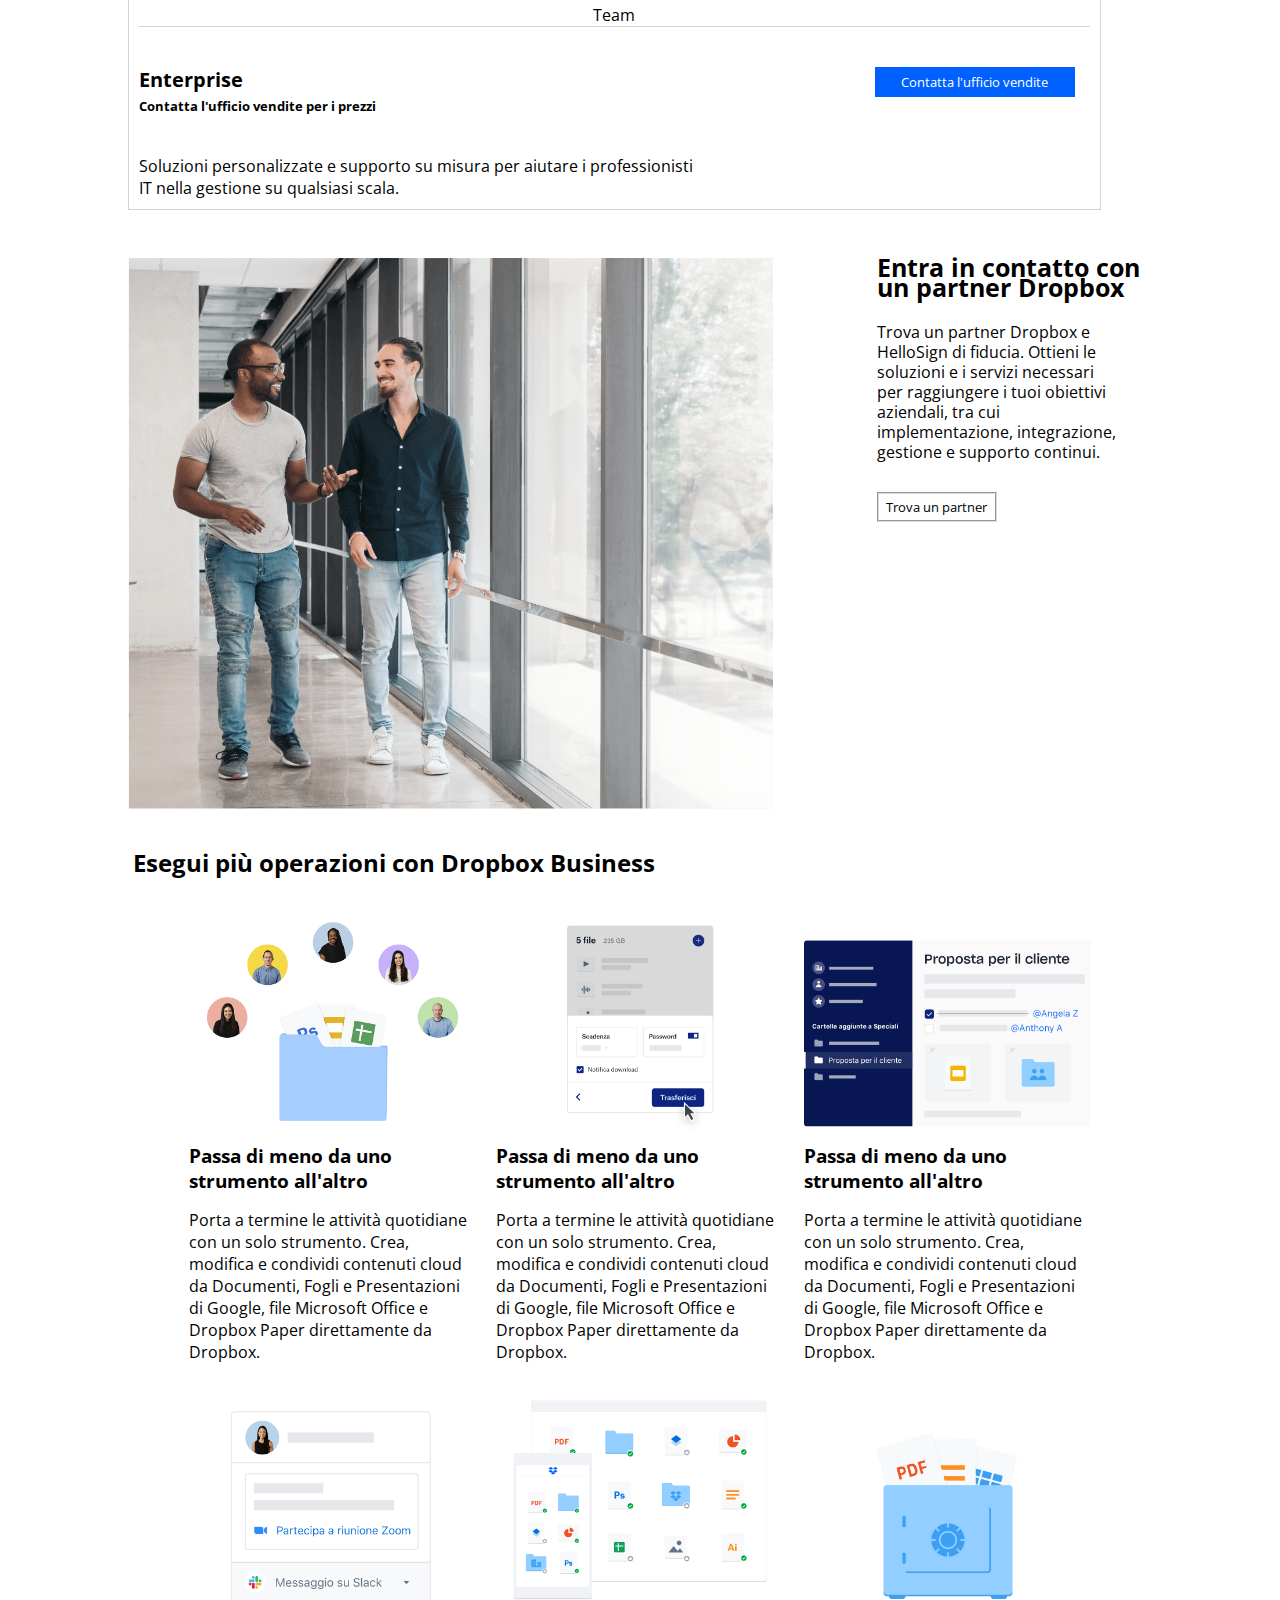
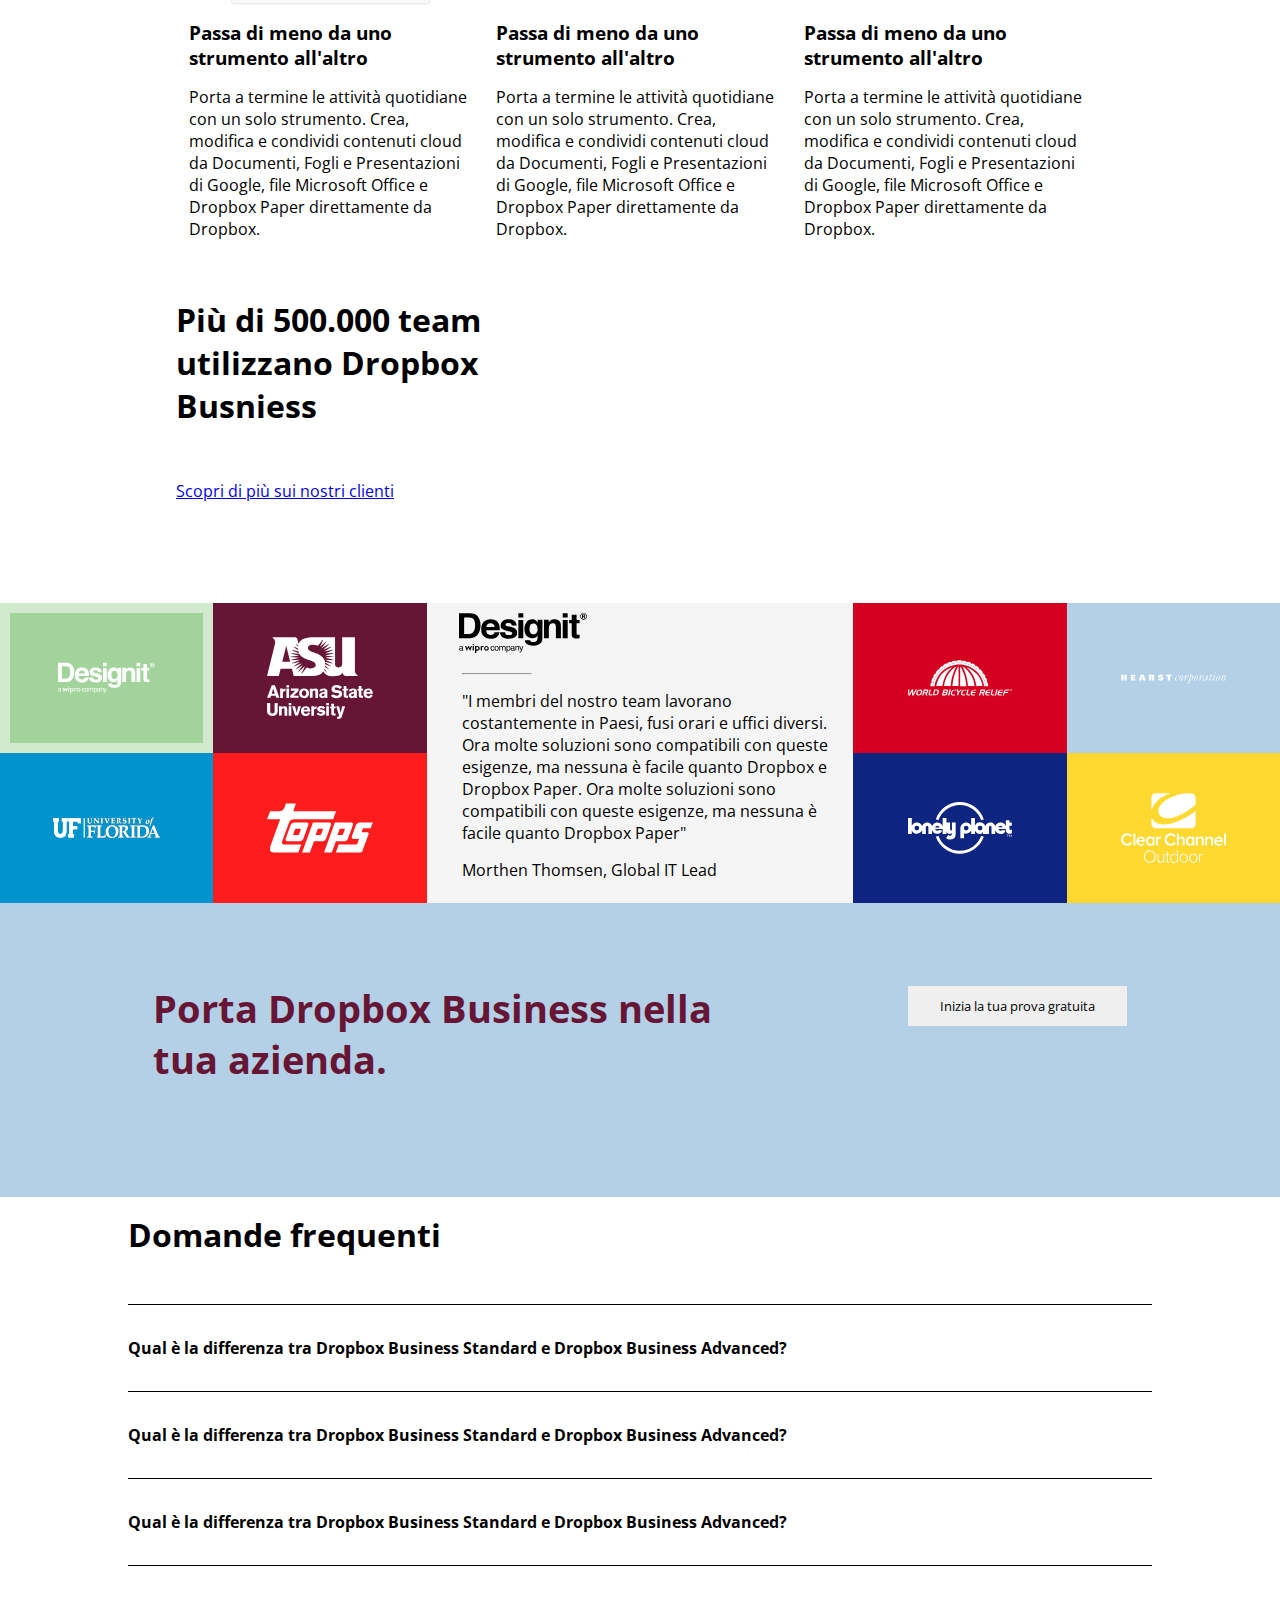
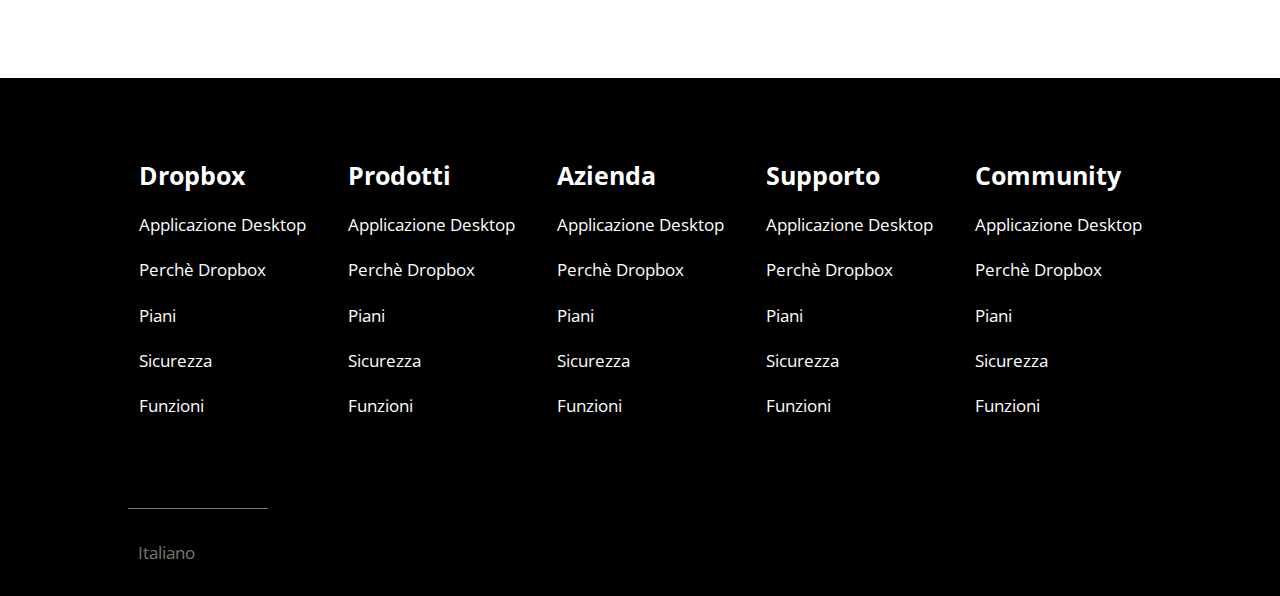
==== commit 0ff0cad5: "add animation in faq and animation jumbo" ====
--- a/bonus/index.html
+++ b/bonus/index.html
@@ -11,7 +11,7 @@
     <link rel="preconnect" href="https://fonts.gstatic.com" crossorigin>
     <link href="https://fonts.googleapis.com/css2?family=Open+Sans:ital,wght@0,300..800;1,300..800&display=swap"
         rel="stylesheet">
-<link rel="stylesheet" href="../bonus/style.css">
+    <link rel="stylesheet" href="../bonus/style.css">
     <link rel="stylesheet" href="https://cdnjs.cloudflare.com/ajax/libs/font-awesome/6.5.1/css/all.min.css"
         integrity="sha512-DTOQO9RWCH3ppGqcWaEA1BIZOC6xxalwEsw9c2QQeAIftl+Vegovlnee1c9QX4TctnWMn13TZye+giMm8e2LwA=="
         crossorigin="anonymous" referrerpolicy="no-referrer" />
@@ -24,7 +24,7 @@
 
         <!-- container left header -->
         <div class="left">
-            <img class="logo" src="./assets/img/logo-small.png" alt="">
+            <img class="logo" src="./img/logo-small.png" alt="">
 
 
             <ul class="custom_list_header">
@@ -77,13 +77,13 @@
                             </div>
 
                             <div class="design_arrow">
-                                <i class="fa-solid fa-arrow-down fa-2xl"></i>
+                                <a href="#busniess"><i class="fa-solid fa-arrow-down fa-2xl"></i></a>
                             </div>
 
                         </div>
                         <!-- second column  -->
                         <div class="col-big">
-                            <img src="./assets/img/jumbo.png" alt="">
+                            <img src="./img/jumbo.png" alt="">
                         </div>
 
 
@@ -94,7 +94,7 @@
         <!-- end first section of main /jumbo  -->
 
         <!-- second section of main  -->
-        <section class="busniess">
+        <section id="busniess">
             <div class="container-base container_busniess">
 
                 <h2>Trova il piano busniess che fa per te</h2>
@@ -266,7 +266,7 @@
             <div class="container-base container_partener">
                 <!-- container img -->
                 <div class="img_partener">
-                    <img src="./assets/img/partner.png" alt="">
+                    <img src="/bonus/img/partner.png" alt="">
                 </div>
                 <!-- end container img -->
 
@@ -294,21 +294,21 @@
                 <h2>Esegui più operazioni con Dropbox Business</h2>
                 <div class="row_operations">
                     <div class="col-4_operations">
-                        <img src="./assets/img/business-feature-switching-tools.png" alt="">
+                        <img src="/bonus/img/business-feature-switching-tools.png" alt="">
                         <h3>Passa di meno da uno strumento all'altro</h3>
                         <p>Porta a termine le attività quotidiane con un solo strumento. Crea, modifica e condividi
                             contenuti cloud da Documenti, Fogli e Presentazioni di Google, file Microsoft Office e
                             Dropbox Paper direttamente da Dropbox.</p>
                     </div>
                     <div class="col-4_operations">
-                        <img src="./assets/img/business-feature-send-files-it.png" alt="">
+                        <img src="/bonus/img/business-feature-send-files-it.png" alt="">
                         <h3>Passa di meno da uno strumento all'altro</h3>
                         <p>Porta a termine le attività quotidiane con un solo strumento. Crea, modifica e condividi
                             contenuti cloud da Documenti, Fogli e Presentazioni di Google, file Microsoft Office e
                             Dropbox Paper direttamente da Dropbox.</p>
                     </div>
                     <div class="col-4_operations">
-                        <img src="./assets/img/business-feature-coordinate-it.png" alt="">
+                        <img src="/bonus/img/business-feature-coordinate-it.png" alt="">
                         <h3>Passa di meno da uno strumento all'altro</h3>
                         <p>Porta a termine le attività quotidiane con un solo strumento. Crea, modifica e condividi
                             contenuti cloud da Documenti, Fogli e Presentazioni di Google, file Microsoft Office e
@@ -317,21 +317,21 @@
                 </div>
                 <div class="row_operations">
                     <div class="col-4_operations">
-                        <img src="./assets/img/business-feature-integrations-it.png" alt="">
+                        <img src="/bonus/img/business-feature-integrations-it.png" alt="">
                         <h3>Passa di meno da uno strumento all'altro</h3>
                         <p>Porta a termine le attività quotidiane con un solo strumento. Crea, modifica e condividi
                             contenuti cloud da Documenti, Fogli e Presentazioni di Google, file Microsoft Office e
                             Dropbox Paper direttamente da Dropbox.</p>
                     </div>
                     <div class="col-4_operations">
-                        <img src="./assets/img/business-feature-multi-device.png" alt="">
+                        <img src="/bonus/img/business-feature-multi-device.png" alt="">
                         <h3>Passa di meno da uno strumento all'altro</h3>
                         <p>Porta a termine le attività quotidiane con un solo strumento. Crea, modifica e condividi
                             contenuti cloud da Documenti, Fogli e Presentazioni di Google, file Microsoft Office e
                             Dropbox Paper direttamente da Dropbox.</p>
                     </div>
                     <div class="col-4_operations">
-                        <img src="./assets/img/business-feature-security.png" alt="">
+                        <img src="/bonus/img/business-feature-security.png" alt="">
                         <h3>Passa di meno da uno strumento all'altro</h3>
                         <p>Porta a termine le attività quotidiane con un solo strumento. Crea, modifica e condividi
                             contenuti cloud da Documenti, Fogli e Presentazioni di Google, file Microsoft Office e
@@ -358,20 +358,20 @@
             <div class="square left_logos">
 
                 <div class="design_logos photo3">
-                    <img src="./assets/img/university_of_florida.svg" alt="">
+                    <img src="/bonus/img/university_of_florida.svg" alt="">
 
                 </div>
 
                 <div class="design_logos photo1">
-                    <img src="./assets/img/designit.svg" alt="">
+                    <img src="/bonus/img/designit.svg " alt="">
                 </div>
 
                 <div class="design_logos photo4">
-                    <img src="./assets/img/topps.svg" alt="">
+                    <img src="/bonus/img/topps.svg" alt="">
 
                 </div>
                 <div class="design_logos photo2">
-                    <img src="./assets/img/arizona_state_university.svg" alt="">
+                    <img src="/bonus/img/arizona_state_university.svg" alt="">
                 </div>
 
             </div>
@@ -380,7 +380,7 @@
             <!-- start center logo -->
             <div class="center_logos">
 
-                <img src="./assets/img/designit.svg" alt="">
+                <img src="/bonus/img/designit.svg" alt="">
                 <hr>
                 <p>
                     "I membri del nostro team lavorano costantemente in Paesi, fusi orari e uffici diversi. Ora molte
@@ -397,20 +397,20 @@
             <div class="square right_logos">
 
                 <div class="design_logos photo5">
-                    <img src="./assets/img/lonely_planet.svg" alt="">
+                    <img src="/bonus/img/lonely_planet.svg" alt="">
 
                 </div>
 
                 <div class="design_logos photo6">
-                    <img src="./assets/img/world_bicycle_relief.svg" alt="">
+                    <img src="/bonus/img/world_bicycle_relief.svg" alt="">
                 </div>
                 <div class="design_logos photo7">
-                    <img src="./assets/img/clear_channel.svg" alt="">
+                    <img src="/bonus/img/clear_channel.svg" alt="">
 
                 </div>
 
                 <div class="design_logos photo8">
-                    <img src="./assets/img/hearst_corp.svg" alt="">
+                    <img src="/bonus/img/hearst_corp.svg" alt="">
 
 
                 </div>
@@ -445,7 +445,12 @@
                         <h4>
                             Qual è la differenza tra Dropbox Business Standard e Dropbox Business Advanced?
                         </h4>
-                        <i class="fa-solid fa-chevron-down"></i>
+                        <i class="fa-solid fa-chevron-down"></i>   
+                    </div>
+               <div class="answer">
+                        Lorem ipsum dolor sit, amet consectetur adipisicing elit. Unde autem, aspernatur, odit illo
+                        possimus sit, iure dicta quisquam sequi neque quod. Aut consectetur eligendi atque delectus
+                        suscipit vitae ducimus ipsum!
                     </div>
                     <!-- end question 1 -->
 
@@ -457,6 +462,11 @@
                         </h4>
                         <i class="fa-solid fa-chevron-down"></i>
                     </div>
+              <div class="answer">
+                        Lorem ipsum dolor sit, amet consectetur adipisicing elit. Unde autem, aspernatur, odit illo
+                        possimus sit, iure dicta quisquam sequi neque quod. Aut consectetur eligendi atque delectus
+                        suscipit vitae ducimus ipsum!
+                    </div> 
                     <!-- end question 2 -->
                     <!--start  question 3 -->
                     <div class="questions change_h4">
@@ -465,6 +475,11 @@
                         </h4>
                         <i class="fa-solid fa-chevron-down"></i>
                     </div>
+                    <div class="answer">
+                        Lorem ipsum dolor sit, amet consectetur adipisicing elit. Unde autem, aspernatur, odit illo
+                        possimus sit, iure dicta quisquam sequi neque quod. Aut consectetur eligendi atque delectus
+                        suscipit vitae ducimus ipsum!
+                    </div> 
                     <!-- end question 3 -->
                 </div>
             </div>
--- a/bonus/style.css
+++ b/bonus/style.css
@@ -160,14 +160,22 @@
     margin-top: 20px;
     margin-left: 15px;
     font-size: 15px;
-}
-
+
+  
+}
+/* style of arrow in jumbotron */
+.design_arrow a{
+    color: var(--dropbox--dark);
+}
+  #busniess:target {
+   scroll-behavior: smooth;
+    }
 
 /* style of second section of maine */
 
 
-.busniess {
-    margin-top: 1rem;
+#busniess {
+    margin-top: 3rem;
 
 }
 
@@ -559,10 +567,24 @@
 
 .container_faq i {
     margin-right: 2rem;
+    
 }
 
 .container_faq {
     padding-bottom: 7rem;
+   cursor: pointer;
+    transition: flex 0.3s ease-out;
+}
+
+.answer{
+   
+  max-height: 0;
+     overflow: hidden;
+    transition: max-height 0.3s ease-out;
+
+}
+.container_faq:hover .answer {
+    max-height: 100px;
 }
 
 /* style of container questions */
@@ -573,6 +595,8 @@
     padding: 2rem 0;
     border-top: 1px groove var(--dropbox--dark);
     display: flex;
+ 
+   
 }
 
 
